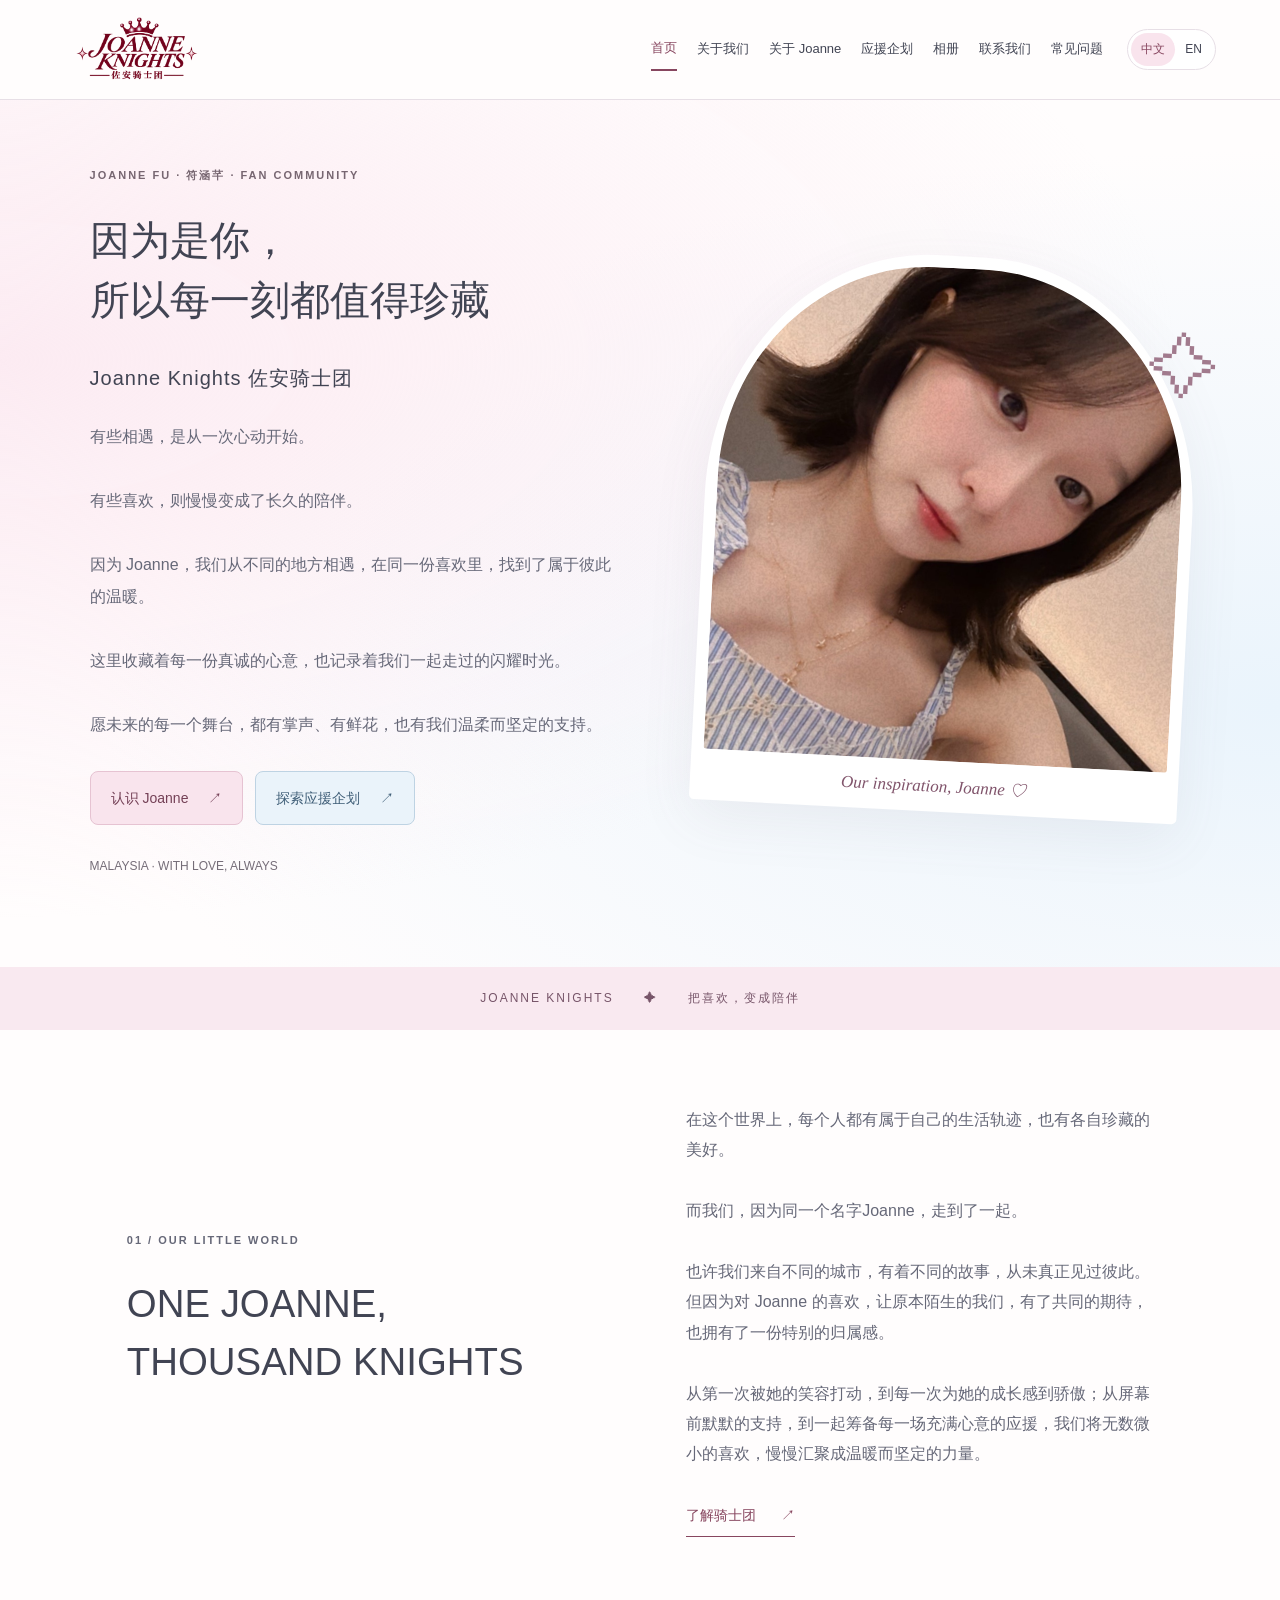
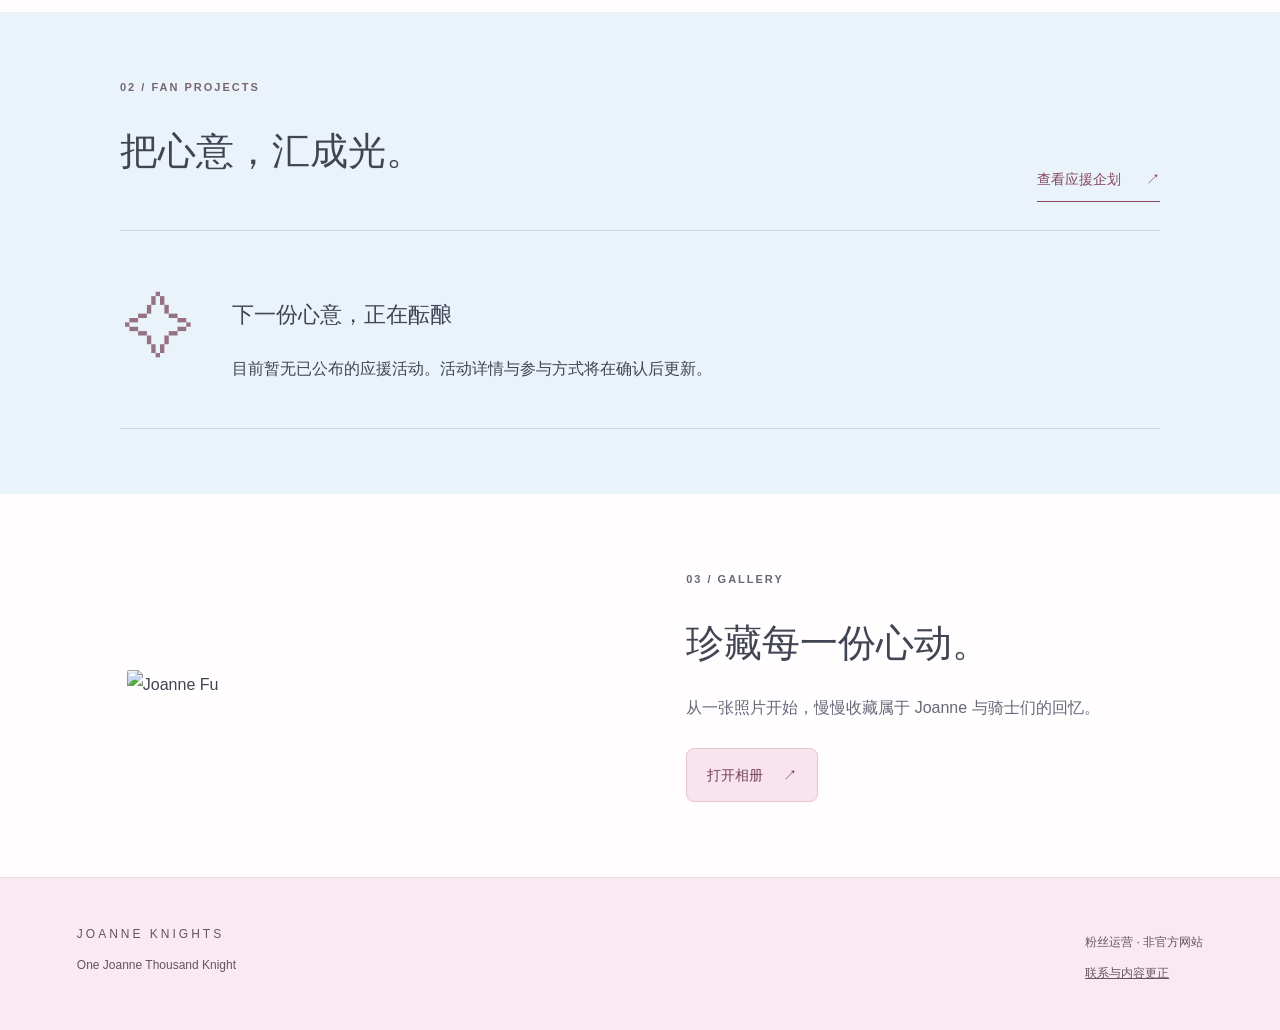
==== index.html @ 5c1b89cf "Add Joanne Knights website" ====
<!doctype html>
<html lang="zh-CN">
  <head>
    <meta charset="UTF-8" />
    <meta name="viewport" content="width=device-width, initial-scale=1" />
    <title>首页 | Joanne Knights</title>
    <meta
      name="description"
      content="Joanne Knights 佐安骑士团：Joanne Fu 符涵芊粉丝应援网站。"
    />
    <link rel="stylesheet" href="style.css" />
    <script src="app.js" defer></script>
  </head>
  <body>
    <a class="skip" href="#main"
      ><span class="" data-zh="跳至内容" data-en="Skip to content"
        >跳至内容</span
      ></a
    >
    <header>
      <a class="logo" href="index.html"
        ><img src="assets/logo.png" alt="Joanne Knights 佐安骑士团"
      /></a>
      <nav id="navigation" aria-label="Main">
        <a href="index.html" aria-current="page"
          ><span class="" data-zh="首页" data-en="Home">首页</span></a
        ><a href="about-us.html"
          ><span class="" data-zh="关于我们" data-en="About Us"
            >关于我们</span
          ></a
        ><a href="about-joanne.html"
          ><span class="" data-zh="关于 Joanne" data-en="About Joanne"
            >关于 Joanne</span
          ></a
        ><a href="fan-projects.html"
          ><span class="" data-zh="应援企划" data-en="Fan Projects"
            >应援企划</span
          ></a
        ><a href="gallery.html"
          ><span class="" data-zh="相册" data-en="Gallery">相册</span></a
        ><a href="contact-us.html"
          ><span class="" data-zh="联系我们" data-en="Contact Us"
            >联系我们</span
          ></a
        ><a href="faq.html"
          ><span class="" data-zh="常见问题" data-en="FAQ">常见问题</span></a
        >
      </nav>
      <div class="controls">
        <div class="languages" aria-label="Language">
          <button data-lang="zh" lang="zh-CN">中文</button
          ><button data-lang="en" lang="en">EN</button>
        </div>
        <button
          class="menu-toggle"
          aria-expanded="false"
          aria-controls="navigation"
          aria-label="菜单 / Menu"
        >
          ☰
        </button>
      </div>
    </header>
    <main id="main">
      <section class="hero">
        <div class="hero-copy">
          <p class="eyebrow">JOANNE FU · 符涵芊 · FAN COMMUNITY</p>
          <h1
            class="hero-title"
            data-zh='&lt;span class="hero-title-line"&gt;因为是你，&lt;/span&gt;&lt;span class="hero-title-phrase"&gt;所以每一刻&lt;/span&gt;&lt;span class="hero-title-phrase"&gt;都值得珍藏&lt;/span&gt;'
            data-en="Because it’s you,&lt;br&gt;every moment is worth cherishing."
          >
            <span class="hero-title-line">因为是你，</span
            ><span class="hero-title-phrase">所以每一刻</span
            ><span class="hero-title-phrase">都值得珍藏</span>
          </h1>
          <p
            class="subtitle"
            data-zh="Joanne Knights 佐安骑士团"
            data-en="Joanne Knights"
          >
            Joanne Knights 佐安骑士团
          </p>
          <p
            class="intro"
            data-zh="有些相遇，是从一次心动开始。&lt;br&gt;&lt;br&gt;有些喜欢，则慢慢变成了长久的陪伴。&lt;br&gt;&lt;br&gt;因为 Joanne，我们从不同的地方相遇，在同一份喜欢里，找到了属于彼此的温暖。&lt;br&gt;&lt;br&gt;这里收藏着每一份真诚的心意，也记录着我们一起走过的闪耀时光。&lt;br&gt;&lt;br&gt;愿未来的每一个舞台，都有掌声、有鲜花，也有我们温柔而坚定的支持。"
            data-en="Some connections begin with a moment that touches the heart.&lt;br&gt;&lt;br&gt;Some feelings slowly grow into lasting companionship.&lt;br&gt;&lt;br&gt;Because of Joanne, we have come together from different places, finding warmth in the love we share.&lt;br&gt;&lt;br&gt;Here, we treasure every heartfelt gesture and record the shining moments we have shared.&lt;br&gt;&lt;br&gt;May every stage ahead be filled with applause, flowers, and our gentle yet unwavering support."
          >
            有些相遇，是从一次心动开始。<br /><br />有些喜欢，则慢慢变成了长久的陪伴。<br /><br />因为
            Joanne，我们从不同的地方相遇，在同一份喜欢里，找到了属于彼此的温暖。<br /><br />这里收藏着每一份真诚的心意，也记录着我们一起走过的闪耀时光。<br /><br />愿未来的每一个舞台，都有掌声、有鲜花，也有我们温柔而坚定的支持。
          </p>
          <div class="actions">
            <a class="button" href="about-joanne.html"
              ><span class="" data-zh="认识 Joanne" data-en="Meet Joanne"
                >认识 Joanne</span
              >
              <span aria-hidden="true">↗</span></a
            ><a class="button secondary" href="fan-projects.html"
              ><span class="" data-zh="探索应援企划" data-en="Explore projects"
                >探索应援企划</span
              >
              <span aria-hidden="true">↗</span></a
            >
          </div>
          <p class="small-note">MALAYSIA · WITH LOVE, ALWAYS</p>
        </div>
        <figure class="hero-photo">
          <img src="assets/joanne.png" alt="Joanne Fu 符涵芊" />
          <figcaption>Our inspiration, Joanne ♡</figcaption>
          <span class="photo-star" aria-hidden="true">✧</span>
        </figure>
      </section>
      <div class="ribbon">
        JOANNE KNIGHTS <span>✦</span>
        <span
          class=""
          data-zh="把喜欢，变成陪伴"
          data-en="Turning love into lasting support"
          >把喜欢，变成陪伴</span
        >
      </div>
      <section class="split">
        <div>
          <p class="eyebrow">01 / OUR LITTLE WORLD</p>
          <h2
            data-zh="ONE JOANNE,&lt;br&gt;THOUSAND KNIGHTS"
            data-en="ONE JOANNE,&lt;br&gt;THOUSAND KNIGHTS"
          >
            ONE JOANNE,<br />THOUSAND KNIGHTS
          </h2>
        </div>
        <div>
          <p
            data-zh="在这个世界上，每个人都有属于自己的生活轨迹，也有各自珍藏的美好。&lt;br&gt;&lt;br&gt;而我们，因为同一个名字Joanne，走到了一起。&lt;br&gt;&lt;br&gt;也许我们来自不同的城市，有着不同的故事，从未真正见过彼此。但因为对 Joanne 的喜欢，让原本陌生的我们，有了共同的期待，也拥有了一份特别的归属感。&lt;br&gt;&lt;br&gt;从第一次被她的笑容打动，到每一次为她的成长感到骄傲；从屏幕前默默的支持，到一起筹备每一场充满心意的应援，我们将无数微小的喜欢，慢慢汇聚成温暖而坚定的力量。"
            data-en="In this world, we each follow our own path and treasure moments of beauty that are uniquely ours.&lt;br&gt;&lt;br&gt;Yet one name, Joanne, has brought us together.&lt;br&gt;&lt;br&gt;We may come from different cities, carry different stories, and never have met in person. But our love for Joanne has given us shared hopes and a special sense of belonging.&lt;br&gt;&lt;br&gt;From the first time her smile touched our hearts to every moment we feel proud of her growth; from quietly supporting her through our screens to preparing heartfelt fan projects together, we bring countless small expressions of love into a warm and unwavering force."
          >
            在这个世界上，每个人都有属于自己的生活轨迹，也有各自珍藏的美好。<br /><br />而我们，因为同一个名字Joanne，走到了一起。<br /><br />也许我们来自不同的城市，有着不同的故事，从未真正见过彼此。但因为对
            Joanne
            的喜欢，让原本陌生的我们，有了共同的期待，也拥有了一份特别的归属感。<br /><br />从第一次被她的笑容打动，到每一次为她的成长感到骄傲；从屏幕前默默的支持，到一起筹备每一场充满心意的应援，我们将无数微小的喜欢，慢慢汇聚成温暖而坚定的力量。
          </p>
          <a class="text-link" href="about-us.html"
            ><span class="" data-zh="了解骑士团" data-en="Our community"
              >了解骑士团</span
            >
            <span aria-hidden="true">↗</span></a
          >
        </div>
      </section>
      <section class="section blue">
        <div class="section-title">
          <div>
            <p class="eyebrow">02 / FAN PROJECTS</p>
            <h2
              class=""
              data-zh="把心意，汇成光。"
              data-en="Little acts. A brighter light."
            >
              把心意，汇成光。
            </h2>
          </div>
          <a class="text-link" href="fan-projects.html"
            ><span class="" data-zh="查看应援企划" data-en="View projects"
              >查看应援企划</span
            >
            <span aria-hidden="true">↗</span></a
          >
        </div>
        <div class="empty-feature">
          <span class="large-star" aria-hidden="true">✧</span>
          <div>
            <h3
              class=""
              data-zh="下一份心意，正在酝酿"
              data-en="Our next chapter is on its way"
            >
              下一份心意，正在酝酿
            </h3>
            <p
              class=""
              data-zh="目前暂无已公布的应援活动。活动详情与参与方式将在确认后更新。"
              data-en="No fan projects have been announced yet. Details and ways to participate will be shared once confirmed."
            >
              目前暂无已公布的应援活动。活动详情与参与方式将在确认后更新。
            </p>
          </div>
        </div>
      </section>
      <section class="split gallery-tease">
        <img src="assets/joanne-home-gallery.png" alt="Joanne Fu" loading="lazy" />
        <div>
          <p class="eyebrow">03 / GALLERY</p>
          <h2
            class=""
            data-zh="珍藏每一份心动。"
            data-en="Moments to keep close."
          >
            珍藏每一份心动。
          </h2>
          <p
            class=""
            data-zh="从一张照片开始，慢慢收藏属于 Joanne 与骑士们的回忆。"
            data-en="Starting with one photograph, collecting memories of Joanne and the Knights along the way."
          >
            从一张照片开始，慢慢收藏属于 Joanne 与骑士们的回忆。
          </p>
          <a class="button" href="gallery.html"
            ><span class="" data-zh="打开相册" data-en="Open gallery"
              >打开相册</span
            >
            <span aria-hidden="true">↗</span></a
          >
        </div>
      </section>
    </main>
    <footer>
      <div>
        <strong>JOANNE KNIGHTS</strong>
        <p
          class=""
          data-zh="One Joanne Thousand Knight"
          data-en="One Joanne Thousand Knight"
        >
          One Joanne Thousand Knight
        </p>
      </div>
      <div>
        <p
          class=""
          data-zh="粉丝运营 · 非官方网站"
          data-en="Fan-run · Unofficial website"
        >
          粉丝运营 · 非官方网站
        </p>
        <a href="contact-us.html"
          ><span
            class=""
            data-zh="联系与内容更正"
            data-en="Contact & corrections"
            >联系与内容更正</span
          ></a
        >
      </div>
    </footer>
  </body>
</html>
---- style.css ----
/* Joanne Knights — website styles */
:root {
  --pink: #f9e4ed;
  --blue: #eaf3fa;
  --paper: #fffdfd;
  --ink: #414453;
  --accent: #87465f;
  --muted: #666878;
  --line: #e7dfe6;
}
* {
  box-sizing: border-box;
}
body {
  margin: 0;
  background: var(--paper);
  color: var(--ink);
  font:
    16px/1.9 "Avenir Next",
    "PingFang SC",
    "Microsoft YaHei",
    sans-serif;
}
a {
  color: inherit;
  text-decoration: none;
}
button {
  font: inherit;
  color: inherit;
  cursor: pointer;
}
img {
  max-width: 100%;
}
a:focus-visible,
button:focus-visible,
summary:focus-visible {
  outline: 3px solid var(--accent);
  outline-offset: 5px;
}
p {
  margin: 0 0 24px;
}
h1,
h2,
h3 {
  font-weight: 500;
}
h1 {
  font-size: clamp(36px, 4.3vw, 62px);
  line-height: 1.3;
  letter-spacing: -1.5px;
  margin: 0 0 25px;
  overflow-wrap: anywhere;
}
h2 {
  font-size: clamp(27px, 3vw, 40px);
  line-height: 1.5;
  margin: 0 0 22px;
}
h3 {
  font-size: 22px;
  line-height: 1.6;
}
header {
  display: flex;
  align-items: center;
  gap: 24px;
  min-height: 100px;
  padding: 16px 5%;
  border-bottom: 1px solid var(--line);
  position: relative;
  z-index: 5;
  background: var(--paper);
}
.logo img {
  width: 145px;
  display: block;
}
nav {
  display: flex;
  align-items: center;
  gap: 20px;
  margin-left: auto;
}
nav a {
  font-size: 13px;
  white-space: nowrap;
  padding: 8px 0;
}
nav a[aria-current] {
  color: var(--accent);
  border-bottom: 2px solid var(--accent);
}
.controls {
  display: flex;
  align-items: center;
  gap: 12px;
}
.languages {
  display: flex;
  padding: 3px;
  border: 1px solid var(--line);
  border-radius: 25px;
  background: white;
}
.languages button {
  font-size: 12px;
  padding: 5px 10px;
  border: 0;
  border-radius: 20px;
  background: transparent;
  white-space: nowrap;
}
.languages button[aria-pressed="true"] {
  background: var(--pink);
  color: var(--accent);
}
.menu-toggle {
  display: none;
  border: 0;
  border-radius: 8px;
  background: var(--blue);
  padding: 5px 10px;
}
.skip {
  position: absolute;
  top: -100px;
  left: 10px;
  padding: 10px;
  background: white;
  z-index: 10;
}
.skip:focus {
  top: 10px;
}
.hero {
  max-width: 1320px;
  margin: auto;
  display: grid;
  grid-template-columns: minmax(0, 1.1fr) minmax(0, 1fr);
  gap: 7%;
  align-items: center;
  padding: 65px 7%;
  background:
    radial-gradient(ellipse at 0% 30%, #fcebf2, transparent 65%),
    radial-gradient(ellipse at 100% 70%, #eaf4fc, transparent 65%);
}
.eyebrow {
  font-size: 11px;
  letter-spacing: 2px;
  font-weight: 600;
  color: #776671;
  margin-bottom: 24px;
  overflow-wrap: anywhere;
}
.subtitle {
  font-size: 20px;
  letter-spacing: 1px;
}
.intro {
  color: var(--muted);
  line-height: 2;
}
.actions {
  display: flex;
  gap: 12px;
  flex-wrap: wrap;
  margin: 30px 0;
}
.button {
  display: inline-flex;
  align-items: center;
  justify-content: space-between;
  gap: 20px;
  padding: 13px 20px;
  border-radius: 8px;
  border: 1px solid #e6c3d2;
  background: var(--pink);
  color: #744056;
  font-size: 14px;
  max-width: 100%;
}
.button:hover {
  background: #f3d2e1;
}
.button.secondary {
  background: var(--blue);
  border-color: #bed3e3;
  color: #405f78;
}
.button.secondary:hover {
  background: #dcebf6;
}
.text-link {
  display: inline-flex;
  gap: 25px;
  align-items: center;
  padding: 8px 0;
  border-bottom: 1px solid var(--accent);
  font-size: 14px;
  color: var(--accent);
}
.small-note {
  font-size: 12px;
  color: #756d78;
  margin-top: 25px;
}
.hero-photo {
  margin: 0;
  padding: 12px 12px 0;
  background: white;
  border-radius: 45% 45% 5px 5px;
  transform: rotate(3deg);
  box-shadow: 0 18px 55px #70616a15;
  position: relative;
}
.hero-photo img {
  width: 100%;
  aspect-ratio: 0.94;
  object-fit: cover;
  display: block;
  border-radius: 45% 45% 3px 3px;
}
.hero-photo figcaption {
  padding: 14px;
  text-align: center;
  color: #80546b;
  font:
    italic 17px Georgia,
    serif;
}
.photo-star {
  position: absolute;
  right: -20px;
  top: 12%;
  font-size: 70px;
  line-height: 1;
  color: #a17a8d;
}
.ribbon {
  background: #f9e9f0;
  color: #775569;
  display: flex;
  justify-content: center;
  align-items: center;
  gap: 30px;
  padding: 20px;
  font-size: 12px;
  letter-spacing: 2px;
}
.split {
  display: grid;
  grid-template-columns: minmax(0, 1fr) minmax(0, 1fr);
  gap: 9%;
  align-items: center;
  max-width: 1180px;
  padding: 75px 6%;
  margin: auto;
}
.split p {
  color: var(--muted);
}
.section {
  padding: 65px max(6%, calc((100% - 1040px) / 2));
}
.blue {
  background: var(--blue);
}
.section-title {
  display: flex;
  justify-content: space-between;
  align-items: end;
  gap: 24px;
  margin-bottom: 28px;
}
.empty-feature {
  display: flex;
  align-items: center;
  gap: 32px;
  padding: 32px 0;
  border-top: 1px solid #c8dce9;
  border-bottom: 1px solid #c8dce9;
}
.empty-feature p:last-child {
  margin-bottom: 0;
}
.large-star {
  font-size: 70px;
  color: #947183;
  min-width: 80px;
  text-align: center;
}
.gallery-tease img {
  width: 100%;
  aspect-ratio: 1.25;
  object-fit: cover;
  border-radius: 5px 60px 5px 5px;
}
.page-head {
  text-align: center;
  padding: 65px 7% 50px;
  background: linear-gradient(115deg, #fcebf2, #f8f2f8 48%, #eaf4fc);
}
.page-head h1 {
  font-size: clamp(34px, 4vw, 48px);
}
.page-head .intro {
  margin-bottom: 0;
}
footer {
  display: flex;
  justify-content: space-between;
  gap: 30px;
  padding: 45px 6%;
  background: #f9eaf1;
  border-top: 1px solid #ecdce5;
  font-size: 12px;
  color: #655363;
}
footer strong {
  letter-spacing: 3px;
  font-weight: 500;
}
footer p {
  margin: 8px 0;
}
footer a {
  text-decoration: underline;
}
.cards {
  display: grid;
  grid-template-columns: repeat(3, minmax(0, 1fr));
  gap: 30px;
  margin-top: 30px;
}
.cards article {
  border-top: 1px solid #b8cedf;
  padding-top: 15px;
}
.cards p {
  font-size: 14px;
}
.brand-panel {
  padding: 25px;
}
.brand-panel img {
  width: 100%;
}
.portrait {
  width: 100%;
  border-radius: 160px 160px 8px 8px;
}
.steps {
  padding-left: 24px;
}
.steps li {
  padding: 12px 0;
}
.gallery-item {
  display: block;
  width: 100%;
  max-width: 520px;
  background: white;
  padding: 12px;
  border: 1px solid #eadde5;
  border-radius: 12px;
  text-align: left;
  box-shadow: 0 8px 28px #59465708;
}
.gallery-item img {
  width: 100%;
  display: block;
}
.gallery-item > span {
  display: block;
  padding: 15px 5px 5px;
  font-size: 14px;
  color: #80546b;
}
.gallery-note {
  color: var(--muted);
  margin-top: 30px;
}
.gallery-note p {
  margin-bottom: 12px;
}
dialog {
  border: 0;
  border-radius: 10px;
  padding: 40px 15px 15px;
  max-width: 90vw;
  max-height: 90vh;
  background: var(--paper);
}
dialog::backdrop {
  background: #292434cc;
}
dialog img {
  display: block;
  max-width: 80vw;
  max-height: 75vh;
}
.close {
  position: absolute;
  right: 10px;
  top: 0;
  background: transparent;
  border: 0;
  font-size: 28px;
}
.faq-list {
  max-width: 900px;
  padding: 50px 6% 85px;
  margin: auto;
}
details {
  border-bottom: 1px solid var(--line);
  padding: 24px 0;
}
summary {
  cursor: pointer;
  font-size: 19px;
}
details p {
  padding-top: 20px;
  color: var(--muted);
}
.contact-pending {
  display: inline-block;
  padding: 8px 14px;
  background: #fff8fb;
  border-radius: 20px;
  color: #79536a;
  font-size: 13px;
}
.contact-cards .button {
  flex-wrap: wrap;
}
.community-story {
  max-width: 880px;
  margin: auto;
  padding: 55px 7% 75px;
}
.story-brand {
  max-width: 390px;
  margin: 0 auto 44px;
}
.story-brand img {
  display: block;
  width: 100%;
}
.community-story p {
  line-height: 2;
  margin-bottom: 24px;
}
.community-story h2 {
  overflow-wrap: anywhere;
}
.story-motto,
.story-lead {
  color: var(--accent);
  font-size: 20px;
}
.story-chapter {
  margin-top: 45px;
  padding: 32px;
  border: 1px solid #e0ebf3;
  border-radius: 16px;
  background: #f3f8fc;
}
.story-chapter:nth-of-type(odd) {
  background: #fff5f8;
  border-color: #f1e2e9;
}
.value-chapter {
  margin-top: 32px;
  padding-top: 26px;
  border-top: 1px solid #e6dce5;
}
.value-chapter h3 {
  font-size: 25px;
  margin-bottom: 10px;
}
.values-signoff {
  padding: 30px 22px;
  margin-top: 35px;
  background: linear-gradient(120deg, #f8e6ee, #e5f0f8);
  border-radius: 8px;
}
.values-signoff p:last-child {
  margin-bottom: 0;
}
.story-portrait {
  max-width: 480px;
  display: block;
  margin: 0 auto 38px;
}
@media (max-width: 1150px) {
  header {
    gap: 15px;
    padding-inline: 4%;
  }
  nav {
    gap: 12px;
  }
  nav a {
    font-size: 12px;
  }
  .logo img {
    width: 115px;
  }
}
@media (max-width: 980px) {
  .controls {
    margin-left: auto;
  }
  .menu-toggle {
    display: block;
  }
  nav {
    display: none;
    position: absolute;
    top: 100%;
    left: 0;
    right: 0;
    padding: 20px 6%;
    background: var(--paper);
    box-shadow: 0 12px 20px #302d3910;
  }
  nav.open {
    display: flex;
    flex-direction: column;
    align-items: stretch;
    gap: 4px;
  }
  nav a {
    font-size: 16px;
    padding: 10px;
  }
  .hero {
    gap: 5%;
  }
}
@media (max-width: 650px) {
  header {
    min-height: 82px;
  }
  .logo img {
    width: 120px;
  }
  .hero {
    grid-template-columns: minmax(0, 1fr);
    padding: 42px 7% 50px;
    gap: 40px;
  }
  .hero h1 {
    font-size: 38px;
  }
  .hero .eyebrow {
    font-size: 9px;
    letter-spacing: 1.5px;
  }
  .hero-photo {
    width: 90%;
    max-width: 340px;
    margin: auto;
  }
  .photo-star {
    right: -12px;
    font-size: 55px;
  }
  .ribbon {
    flex-wrap: wrap;
    font-size: 10px;
    gap: 15px;
    letter-spacing: 1px;
  }
  .split {
    grid-template-columns: minmax(0, 1fr);
    gap: 28px;
    padding: 50px 7%;
  }
  .section {
    padding: 50px 7%;
  }
  .section-title {
    flex-direction: column;
    align-items: start;
  }
  .empty-feature {
    gap: 15px;
  }
  .large-star {
    min-width: 40px;
    font-size: 42px;
  }
  .empty-feature p {
    font-size: 14px;
  }
  .cards {
    grid-template-columns: minmax(0, 1fr);
    gap: 15px;
  }
  .page-head {
    padding: 45px 7%;
  }
  footer {
    flex-direction: column;
    gap: 20px;
  }
  .community-story {
    padding: 40px 7% 55px;
  }
  .story-chapter {
    padding: 25px 20px;
    margin-top: 34px;
  }
  .community-story h2 {
    font-size: 27px;
  }
  .story-brand {
    max-width: 300px;
  }
  .faq-list {
    padding: 30px 7% 60px;
  }
  summary {
    font-size: 17px;
  }
}

/* Balanced homepage title: keep Chinese phrases together. */
.hero .hero-title {
  font-size: clamp(28px, 3.15vw, 44px);
  line-height: 1.5;
  letter-spacing: 0;
  margin-bottom: 28px;
  overflow-wrap: normal;
  word-break: normal;
}
.hero-title-line {
  display: block;
}
.hero-title-phrase {
  display: inline-block;
  white-space: nowrap;
}
@media (max-width: 650px) {
  .hero .hero-title {
    font-size: clamp(26px, 6.6vw, 36px);
    line-height: 1.55;
  }
}

/* Keep the community name balanced on small screens. */
.community-story .community-name {
  font-size: clamp(19px, 4.4vw, 30px);
  line-height: 1.65;
  letter-spacing: 0;
  margin-bottom: 25px;
  overflow-wrap: normal;
  word-break: normal;
}
.community-name span {
  display: inline-block;
  white-space: nowrap;
}
@media (max-width: 650px) {
  .community-story .community-name {
    font-size: clamp(18px, 4.4vw, 23px);
  }
}

/* Center the community heading and keep its complete name on one line. */
.community-story .community-name {
  text-align: center;
  white-space: nowrap;
  font-size: clamp(20px, 3.5vw, 32px);
  line-height: 1.6;
  letter-spacing: -0.35px;
  margin: 0 auto 28px;
}
.story-opening > .story-motto {
  text-align: center;
  margin-left: auto;
  margin-right: auto;
}
@media (max-width: 650px) {
  .community-story .community-name {
    font-size: clamp(15px, 4.3vw, 28px);
    letter-spacing: -0.45px;
  }
}

/* Homepage gallery preview: show the portrait without cropping. */
.gallery-tease img { aspect-ratio: auto; height: auto; object-fit: contain; display: block; }
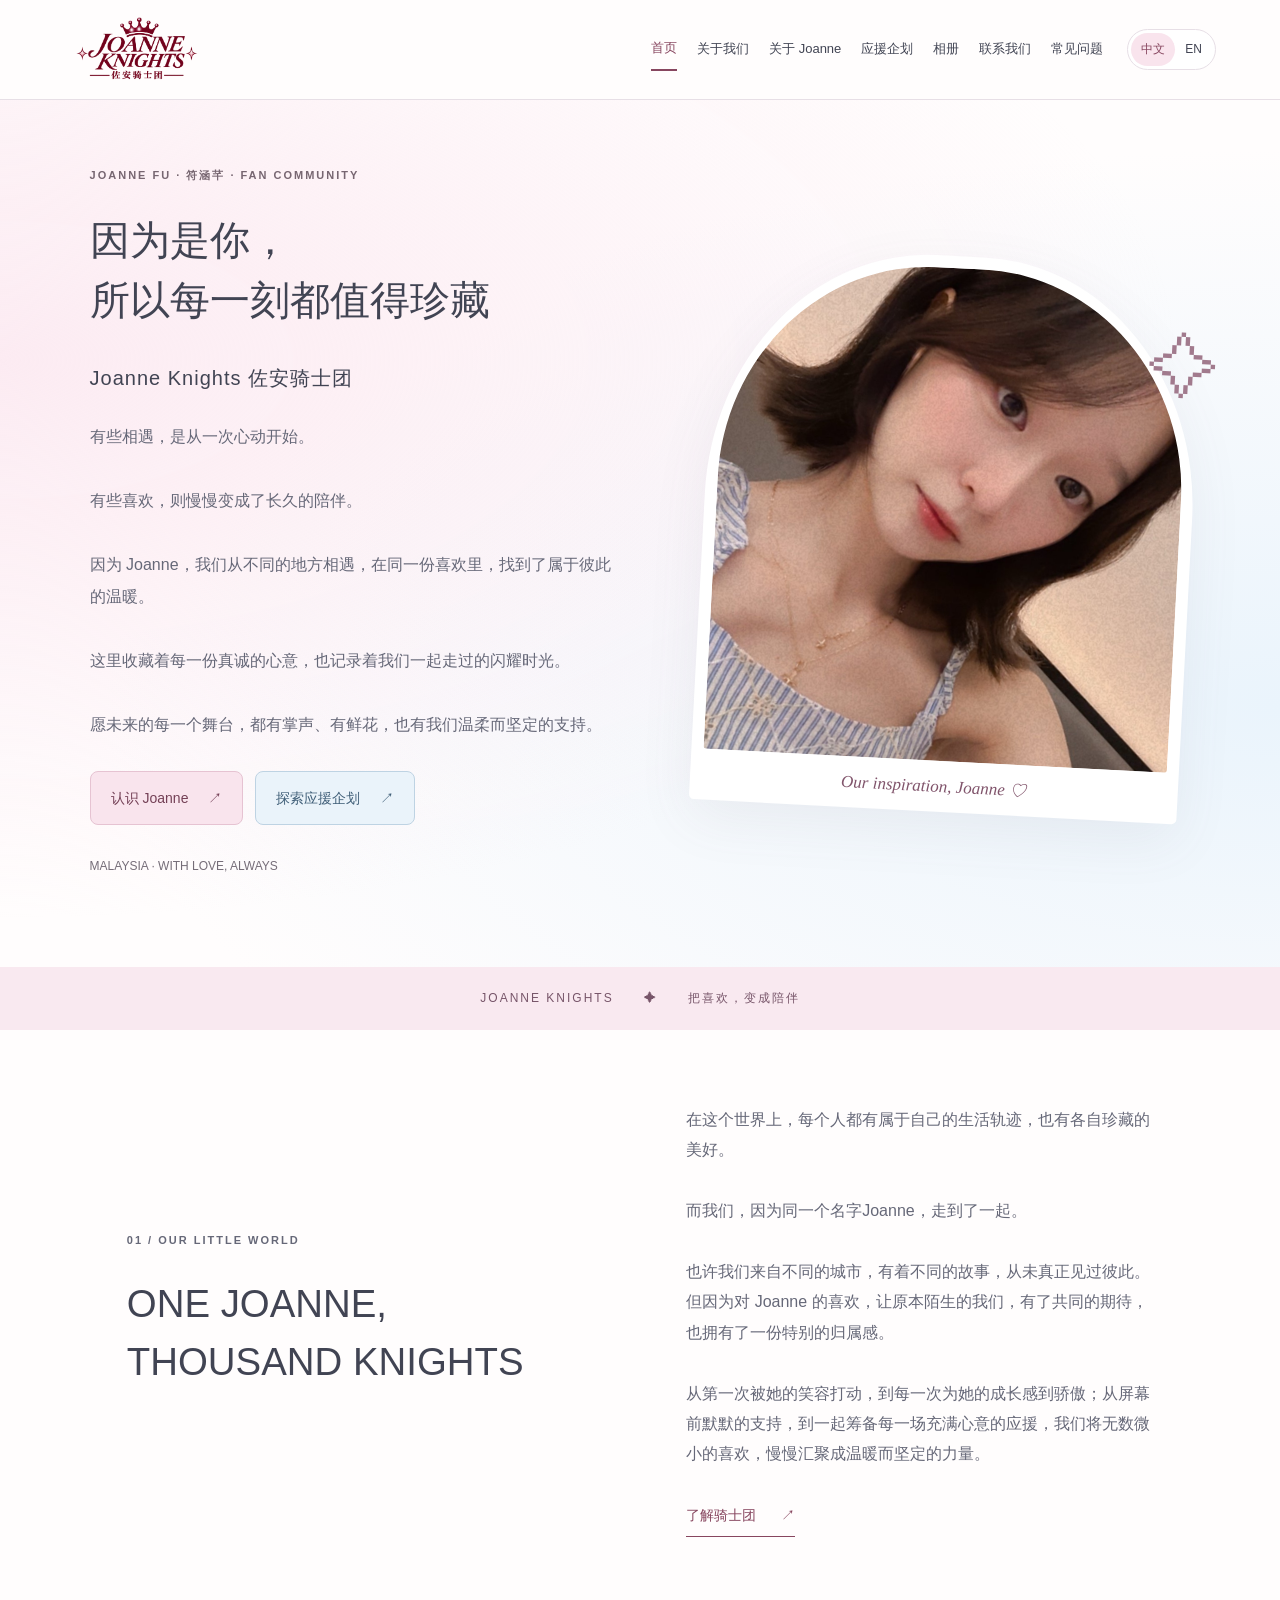
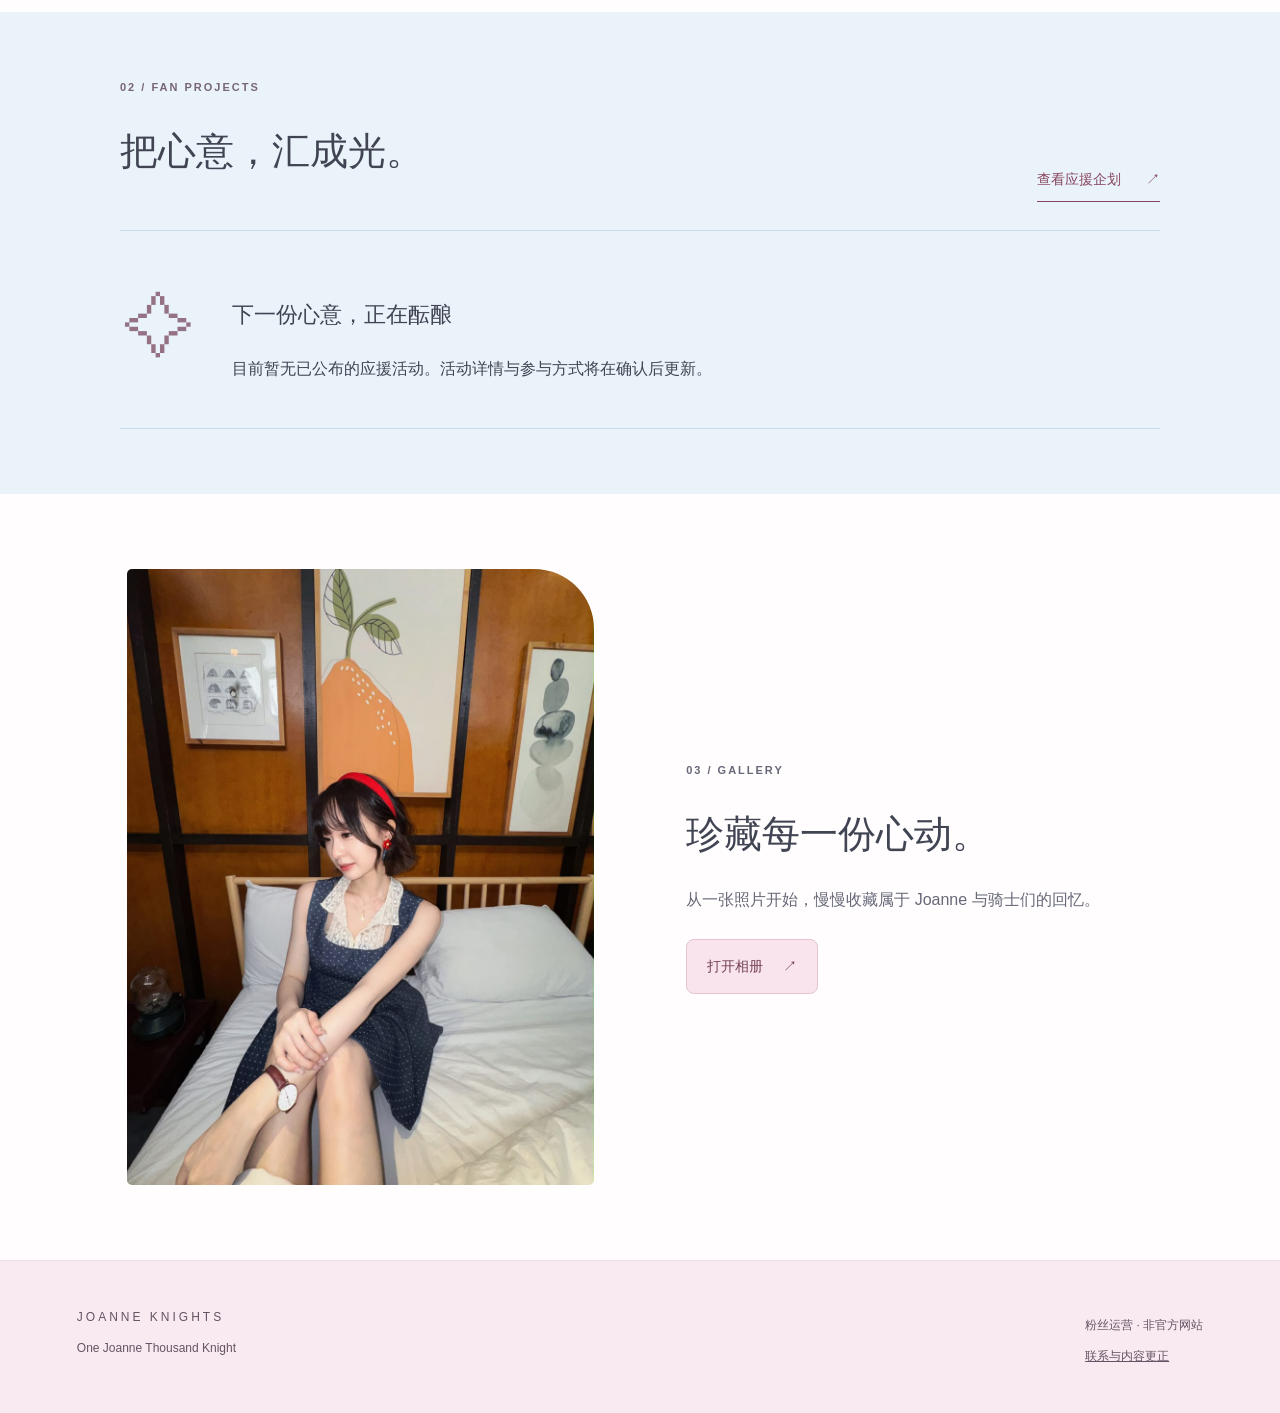
==== commit f7183b92: "Fix website files and remove duplicates" ====
--- a/index.html
+++ b/index.html
@@ -186,7 +186,11 @@
         </div>
       </section>
       <section class="split gallery-tease">
-        <img src="assets/joanne-home-gallery.png" alt="Joanne Fu" loading="lazy" />
+        <img
+          src="assets/joanne-home-gallery.png"
+          alt="Joanne Fu"
+          loading="lazy"
+        />
         <div>
           <p class="eyebrow">03 / GALLERY</p>
           <h2
--- a/style.css
+++ b/style.css
@@ -695,4 +695,148 @@
 }
 
 /* Homepage gallery preview: show the portrait without cropping. */
-.gallery-tease img { aspect-ratio: auto; height: auto; object-fit: contain; display: block; }
+.gallery-tease img {
+  aspect-ratio: auto;
+  height: auto;
+  object-fit: contain;
+  display: block;
+}
+
+/* Public gallery and team-only administration. */
+[hidden] {
+  display: none !important;
+}
+.public-gallery-grid {
+  display: grid;
+  grid-template-columns: repeat(2, minmax(0, 1fr));
+  gap: 26px;
+  align-items: start;
+}
+.public-gallery-grid .gallery-item {
+  max-width: none;
+}
+#gallery-more {
+  margin-top: 28px;
+}
+.admin-body {
+  background: linear-gradient(120deg, #fff6fa, #f1f8fd);
+  min-height: 100vh;
+}
+.admin-header {
+  justify-content: space-between;
+}
+.admin-header .text-link {
+  font-size: 13px;
+}
+.admin-main {
+  max-width: 760px;
+  padding: 50px 24px;
+  margin: auto;
+}
+.admin-intro h1 {
+  font-size: clamp(28px, 5vw, 40px);
+}
+.admin-card {
+  background: white;
+  border: 1px solid var(--line);
+  border-radius: 18px;
+  padding: 34px;
+  margin-top: 25px;
+  box-shadow: 0 12px 35px #87465f08;
+}
+.admin-card h2 {
+  font-size: 25px;
+}
+.admin-en {
+  display: block;
+  font-size: 14px;
+  font-weight: 400;
+  color: var(--muted);
+}
+.admin-card p {
+  color: var(--muted);
+  font-size: 14px;
+}
+.admin-card label {
+  display: block;
+  font-size: 14px;
+  margin-bottom: 8px;
+}
+.admin-card input {
+  width: 100%;
+  display: block;
+  font: inherit;
+  padding: 12px 14px;
+  border: 1px solid #d8d6e0;
+  border-radius: 8px;
+  background: #fffdfd;
+  margin-bottom: 20px;
+  min-width: 0;
+}
+.admin-card input:focus-visible {
+  outline: 2px solid #b26c89;
+  outline-offset: 2px;
+}
+.admin-card button {
+  margin-top: 5px;
+}
+.admin-card button:disabled,
+.admin-card input:disabled {
+  opacity: 0.55;
+  cursor: not-allowed;
+}
+.admin-status {
+  background: #eaf3fa;
+  padding: 16px 20px;
+  border-radius: 10px;
+  font-size: 14px;
+  overflow-wrap: anywhere;
+}
+.admin-status.is-error {
+  background: #fbe6ec;
+  color: #822d4b;
+}
+.admin-toolbar {
+  display: flex;
+  justify-content: space-between;
+  align-items: center;
+  gap: 16px;
+  margin-bottom: 28px;
+  padding-bottom: 24px;
+  border-bottom: 1px solid var(--line);
+}
+.admin-toolbar p {
+  margin: 0;
+  overflow-wrap: anywhere;
+}
+#upload-preview {
+  max-height: 320px;
+  max-width: 100%;
+  border-radius: 12px;
+  display: block;
+  margin: 20px auto;
+}
+.admin-bottom {
+  text-align: center;
+  color: var(--accent);
+  margin-top: 30px;
+  font-size: 14px;
+}
+@media (max-width: 650px) {
+  .public-gallery-grid {
+    grid-template-columns: minmax(0, 1fr);
+  }
+  .admin-main {
+    padding: 32px 18px;
+  }
+  .admin-card {
+    padding: 24px 20px;
+  }
+  .admin-toolbar {
+    align-items: start;
+    flex-direction: column;
+  }
+  .admin-header .text-link {
+    font-size: 11px;
+  }
+}
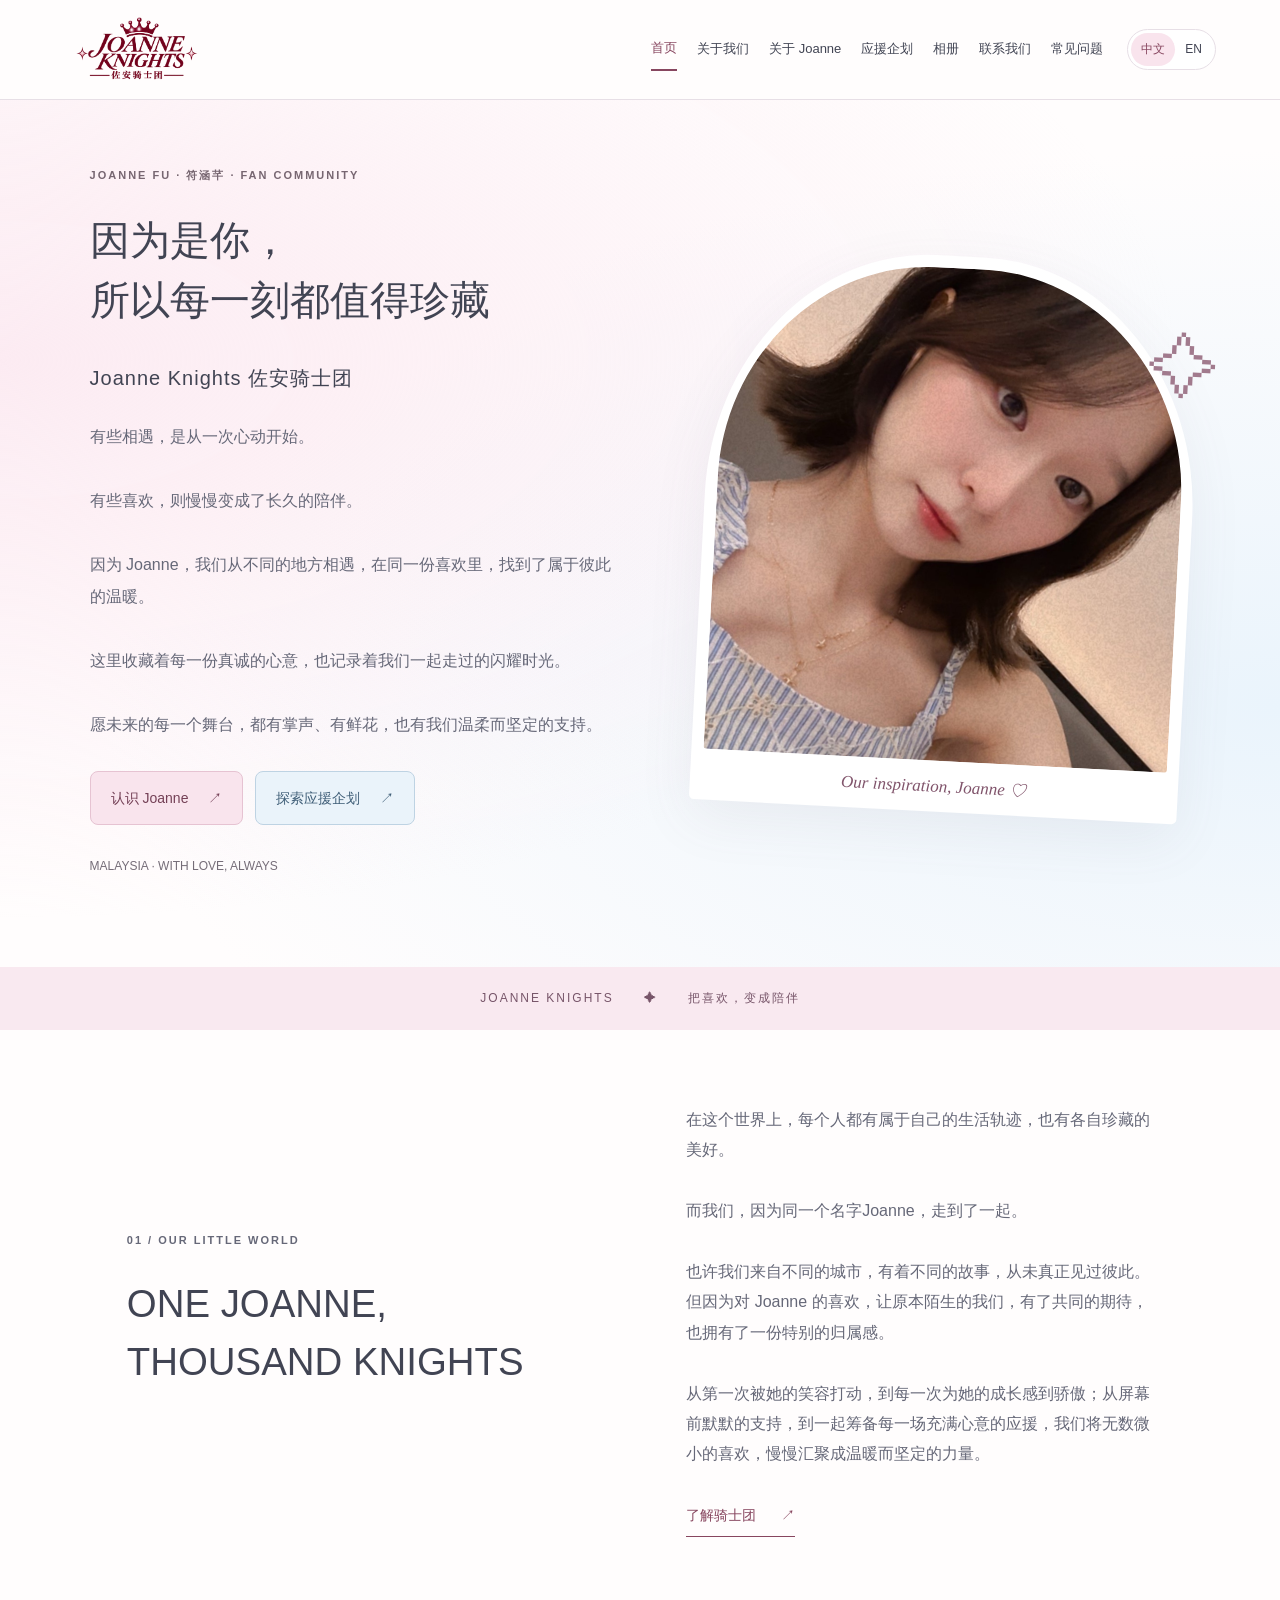
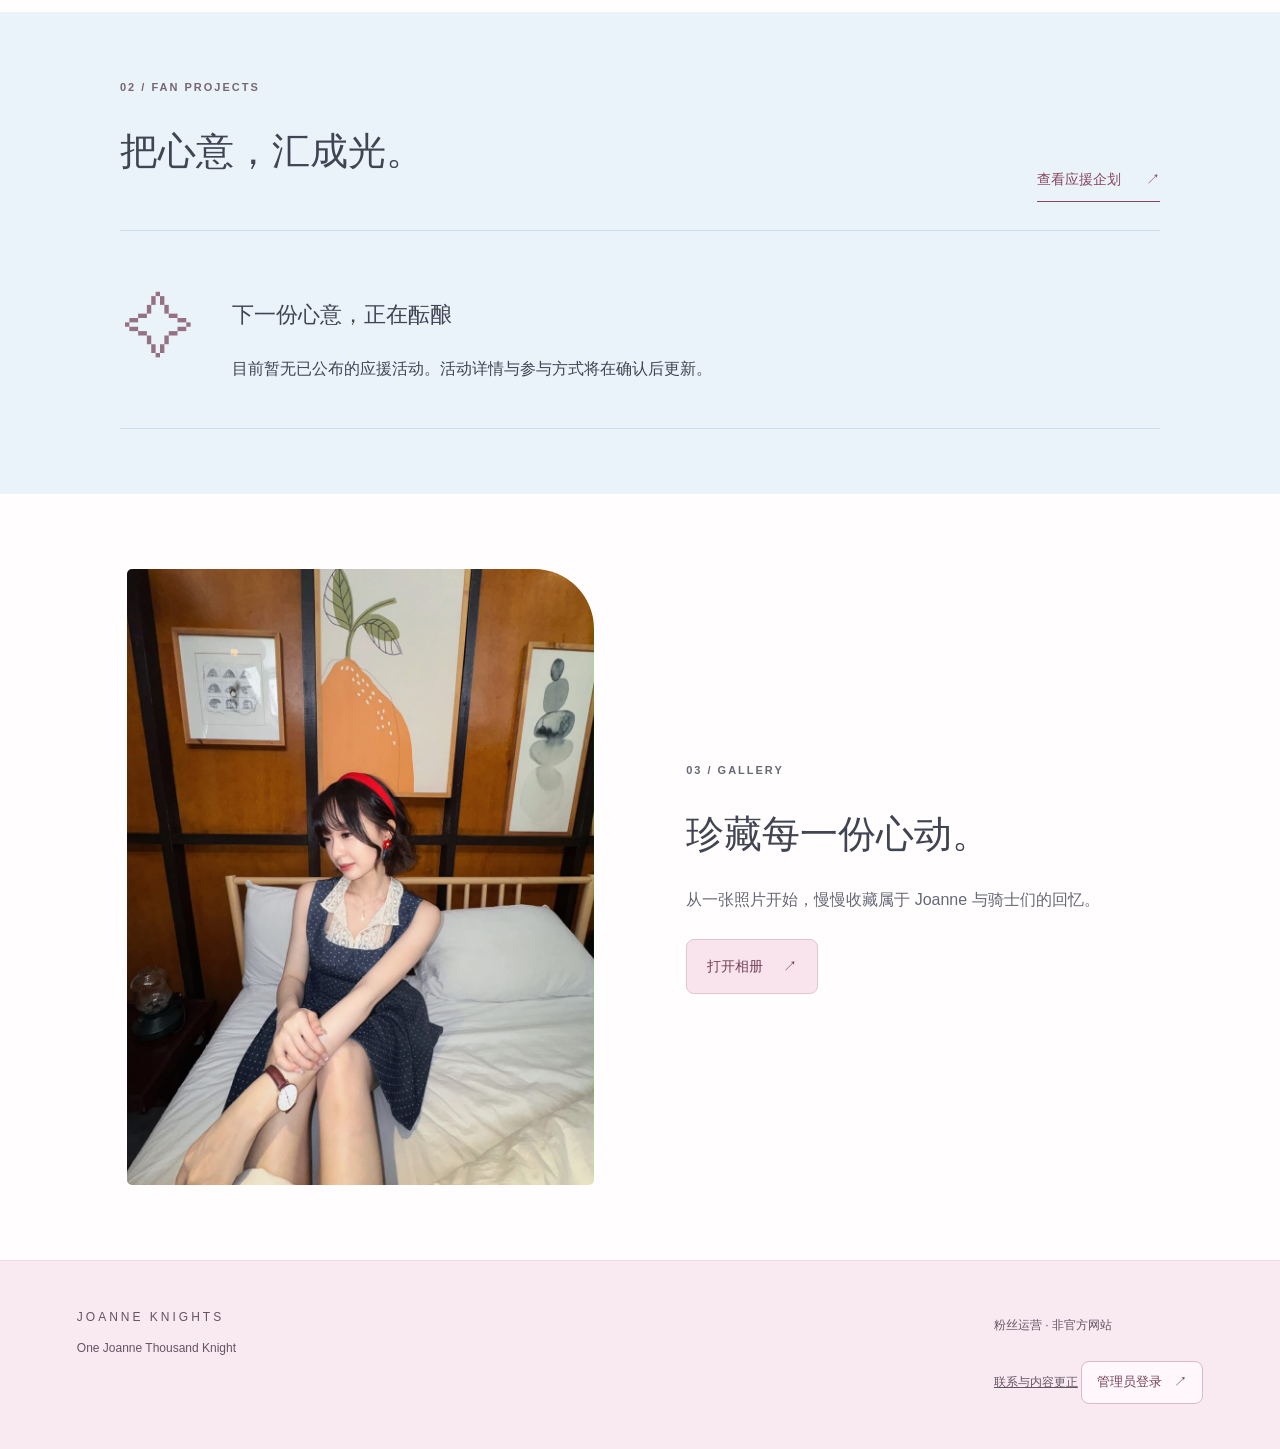
==== commit 28db347b: "Add admin login button" ====
--- a/index.html
+++ b/index.html
@@ -243,7 +243,9 @@
             >联系与内容更正</span
           ></a
         >
-      </div>
+      
+        <a class="admin-entry" href="admin.html"><span data-zh="管理员登录" data-en="Admin sign in">管理员登录</span><span aria-hidden="true">↗</span></a>
+</div>
     </footer>
   </body>
 </html>
--- a/style.css
+++ b/style.css
@@ -840,3 +840,19 @@
     font-size: 11px;
   }
 }
+
+/* Public link to the authenticated administrator page. */
+footer .admin-entry {
+  display: inline-flex;
+  align-items: center;
+  gap: 12px;
+  margin-top: 16px;
+  padding: 8px 15px;
+  border: 1px solid #d9bacb;
+  border-radius: 8px;
+  background: #fff7fb;
+  color: #744056;
+  text-decoration: none;
+  font-size: 13px;
+}
+footer .admin-entry:hover { background: #f3dce8; }
